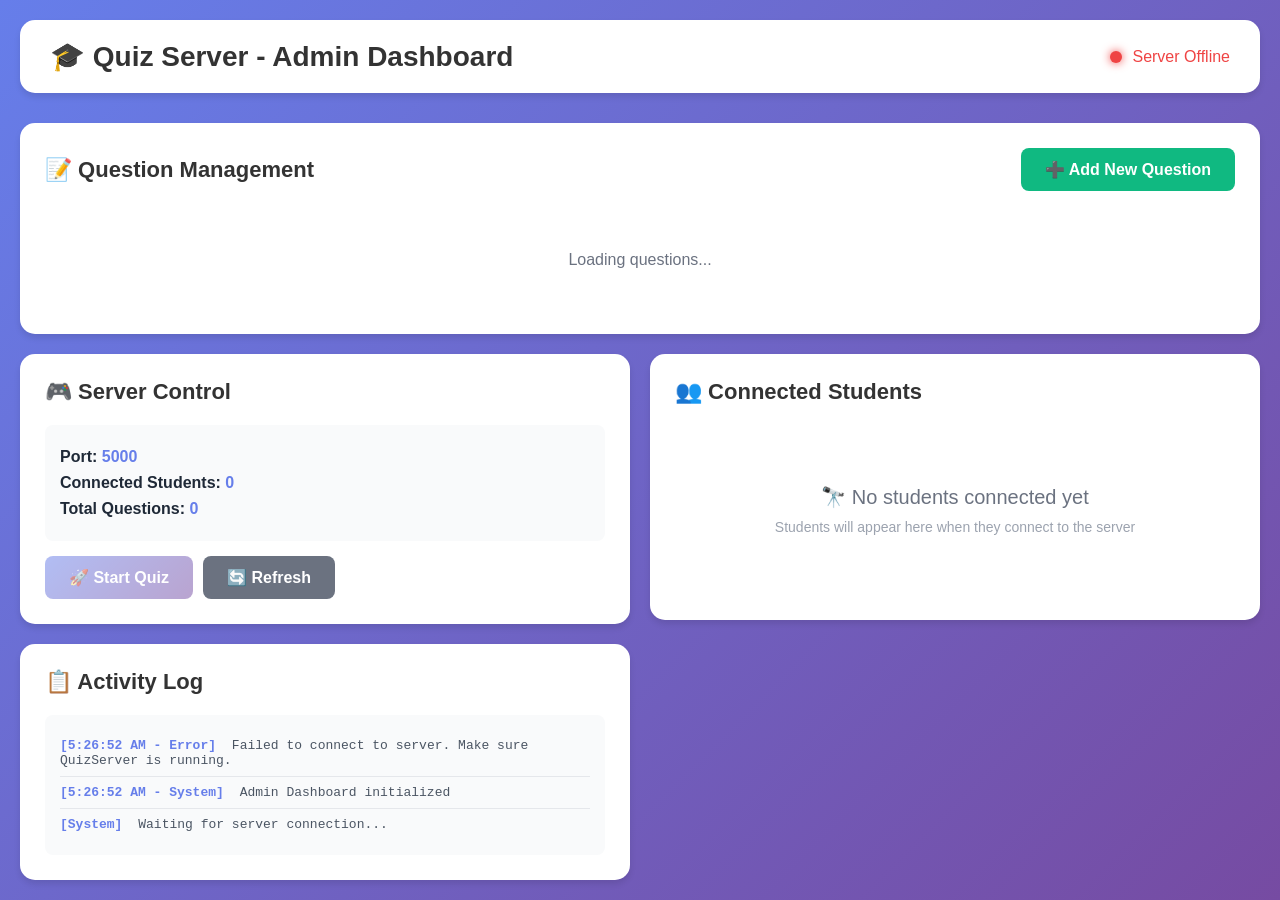
==== frontend/pages/admin.html @ 3cd419ff "membr 3" ====
<!DOCTYPE html>
<html lang="en">
<head>
    <meta charset="UTF-8">
    <meta name="viewport" content="width=device-width, initial-scale=1.0">
    <title>Admin Dashboard - Quiz Server</title>
    <link rel="stylesheet" href="../styles/admin.css">
</head>
<body>
    <div class="container">
        <header>
            <h1>🎓 Quiz Server - Admin Dashboard</h1>
            <div class="server-status">
                <span id="status-indicator" class="status-dot offline"></span>
                <span id="status-text">Server Offline</span>
            </div>
        </header>

        <main>
            <!-- Question Management Section - Member 2 -->
            <section class="question-management">
                <div class="card">
                    <div class="card-header">
                        <h2>📝 Question Management</h2>
                        <button id="add-question-btn" class="btn btn-success">➕ Add New Question</button>
                    </div>
                    
                    <div id="questions-list" class="questions-list">
                        <div class="loading">Loading questions...</div>
                    </div>
                </div>
            </section>

            <!-- Server Control - Member 1 -->
            <section class="control-panel">
                <div class="card">
                    <h2>🎮 Server Control</h2>
                    <div class="server-info">
                        <p><strong>Port:</strong> <span id="server-port">5000</span></p>
                        <p><strong>Connected Students:</strong> <span id="student-count">0</span></p>
                        <p><strong>Total Questions:</strong> <span id="question-count">0</span></p>
                    </div>
                    <div class="button-group">
                        <button id="start-quiz-btn" class="btn btn-primary" disabled>
                            🚀 Start Quiz
                        </button>
                        <button id="refresh-btn" class="btn btn-secondary">
                            🔄 Refresh
                        </button>
                    </div>
                </div>
            </section>

            <!-- Connected Students - Member 1 -->
            <section class="students-section">
                <div class="card">
                    <h2>👥 Connected Students</h2>
                    <div id="students-list" class="students-list">
                        <div class="empty-state">
                            <p>🔭 No students connected yet</p>
                            <p class="hint">Students will appear here when they connect to the server</p>
                        </div>
                    </div>
                </div>
            </section>

            <!-- Activity Log - Member 1 -->
            <section class="logs-section">
                <div class="card">
                    <h2>📋 Activity Log</h2>
                    <div id="activity-log" class="activity-log">
                        <div class="log-entry">
                            <span class="timestamp">[System]</span>
                            <span>Waiting for server connection...</span>
                        </div>
                    </div>
                </div>
            </section>
        </main>
    </div>

    <!-- Add/Edit Question Modal -->
    <div id="question-modal" class="modal">
        <div class="modal-content">
            <div class="modal-header">
                <h2 id="modal-title">Add New Question</h2>
                <span class="close">&times;</span>
            </div>
            <div class="modal-body">
                <form id="question-form">
                    <input type="hidden" id="question-id">
                    
                    <div class="form-group">
                        <label>Question Text:</label>
                        <textarea id="question-text" rows="3" required placeholder="Enter your question here..."></textarea>
                    </div>

                    <div class="form-group">
                        <label>Option A:</label>
                        <input type="text" id="option-a" required placeholder="First option">
                    </div>

                    <div class="form-group">
                        <label>Option B:</label>
                        <input type="text" id="option-b" required placeholder="Second option">
                    </div>

                    <div class="form-group">
                        <label>Option C:</label>
                        <input type="text" id="option-c" required placeholder="Third option">
                    </div>

                    <div class="form-group">
                        <label>Option D:</label>
                        <input type="text" id="option-d" required placeholder="Fourth option">
                    </div>

                    <div class="form-group">
                        <label>Correct Answer:</label>
                        <select id="correct-answer" required>
                            <option value="">-- Select Correct Answer --</option>
                            <option value="A">Option A</option>
                            <option value="B">Option B</option>
                            <option value="C">Option C</option>
                            <option value="D">Option D</option>
                        </select>
                    </div>

                    <div class="modal-actions">
                        <button type="button" class="btn btn-secondary" id="cancel-btn">Cancel</button>
                        <button type="submit" class="btn btn-primary" id="save-question-btn">Save Question</button>
                    </div>
                </form>
            </div>
        </div>
    </div>

    <script type="module" src="../js/admin/app.js"></script>
</body>
</html>
---- frontend/styles/admin.css ----
/* Admin Dashboard Styles */
* {
  margin: 0;
  padding: 0;
  box-sizing: border-box;
}

body {
  font-family: 'Segoe UI', Tahoma, Geneva, Verdana, sans-serif;
  background: linear-gradient(135deg, #667eea 0%, #764ba2 100%);
  min-height: 100vh;
  padding: 20px;
}

.container {
  max-width: 1400px;
  margin: 0 auto;
}

header {
  background: white;
  padding: 20px 30px;
  border-radius: 15px;
  box-shadow: 0 4px 6px rgba(0, 0, 0, 0.1);
  margin-bottom: 30px;
  display: flex;
  justify-content: space-between;
  align-items: center;
}

header h1 {
  color: #333;
  font-size: 28px;
}

.server-status {
  display: flex;
  align-items: center;
  gap: 10px;
}

.status-dot {
  width: 12px;
  height: 12px;
  border-radius: 50%;
  animation: pulse 2s infinite;
}

.status-dot.online {
  background: #10b981;
  box-shadow: 0 0 10px #10b981;
}

.status-dot.offline {
  background: #ef4444;
  box-shadow: 0 0 10px #ef4444;
}

@keyframes pulse {
  0%, 100% { opacity: 1; }
  50% { opacity: 0.5; }
}

main {
  display: grid;
  grid-template-columns: 1fr 1fr;
  gap: 20px;
}

.question-management {
  grid-column: 1 / -1;
}

.card {
  background: white;
  padding: 25px;
  border-radius: 15px;
  box-shadow: 0 4px 6px rgba(0, 0, 0, 0.1);
}

.card h2 {
  color: #333;
  margin-bottom: 20px;
  font-size: 22px;
  display: flex;
  align-items: center;
  gap: 10px;
}

.card-header {
  display: flex;
  justify-content: space-between;
  align-items: center;
  margin-bottom: 20px;
}

.card-header h2 {
  margin: 0;
}

/* Buttons */
.btn {
  padding: 12px 24px;
  border: none;
  border-radius: 8px;
  font-size: 16px;
  font-weight: 600;
  cursor: pointer;
  transition: all 0.3s ease;
  display: inline-flex;
  align-items: center;
  gap: 8px;
}

.btn:disabled {
  opacity: 0.5;
  cursor: not-allowed;
}

.btn-primary {
  background: linear-gradient(135deg, #667eea 0%, #764ba2 100%);
  color: white;
}

.btn-primary:hover:not(:disabled) {
  transform: translateY(-2px);
  box-shadow: 0 6px 12px rgba(102, 126, 234, 0.4);
}

.btn-secondary {
  background: #6b7280;
  color: white;
}

.btn-secondary:hover {
  background: #4b5563;
}

.btn-success {
  background: #10b981;
  color: white;
}

.btn-success:hover {
  background: #059669;
  transform: translateY(-2px);
}

.btn-icon {
  background: none;
  border: none;
  font-size: 20px;
  cursor: pointer;
  padding: 8px;
  border-radius: 6px;
  transition: all 0.2s;
}

.btn-icon:hover {
  background: #f3f4f6;
}

.edit-btn:hover {
  background: #dbeafe;
}

.delete-btn:hover {
  background: #fee2e2;
}

.button-group {
  display: flex;
  gap: 10px;
  margin-top: 15px;
}

/* Server Info */
.server-info {
  background: #f9fafb;
  padding: 15px;
  border-radius: 8px;
  margin-bottom: 15px;
}

.server-info p {
  margin: 8px 0;
  color: #4b5563;
}

.server-info strong {
  color: #1f2937;
}

.server-info span {
  color: #667eea;
  font-weight: 600;
}

/* Questions List */
.questions-list {
  max-height: 500px;
  overflow-y: auto;
}

.question-item {
  background: #f9fafb;
  padding: 20px;
  border-radius: 10px;
  margin-bottom: 15px;
  border-left: 4px solid #667eea;
  transition: all 0.3s;
}

.question-item:hover {
  transform: translateX(5px);
  box-shadow: 0 4px 8px rgba(0, 0, 0, 0.1);
}

.question-header {
  display: flex;
  gap: 15px;
  align-items: flex-start;
  margin-bottom: 12px;
}

.question-number {
  background: #667eea;
  color: white;
  padding: 6px 12px;
  border-radius: 6px;
  font-weight: 600;
  font-size: 14px;
  flex-shrink: 0;
}

.question-text {
  flex: 1;
  color: #1f2937;
  font-size: 16px;
  font-weight: 500;
}

.question-options {
  display: grid;
  grid-template-columns: 1fr 1fr;
  gap: 10px;
  margin-bottom: 12px;
}

.option {
  background: white;
  padding: 10px 15px;
  border-radius: 6px;
  font-size: 14px;
  color: #4b5563;
  border: 2px solid #e5e7eb;
}

.option.correct {
  background: #d1fae5;
  border-color: #10b981;
  color: #065f46;
  font-weight: 600;
}

.question-actions {
  display: flex;
  gap: 8px;
  justify-content: flex-end;
}

/* Students List */
.students-list {
  max-height: 400px;
  overflow-y: auto;
}

.student-item {
  background: #f9fafb;
  padding: 15px;
  border-radius: 10px;
  margin-bottom: 10px;
  display: flex;
  justify-content: space-between;
  align-items: center;
}

.student-info {
  display: flex;
  align-items: center;
  gap: 15px;
}

.student-avatar {
  width: 45px;
  height: 45px;
  border-radius: 50%;
  background: linear-gradient(135deg, #667eea 0%, #764ba2 100%);
  color: white;
  display: flex;
  align-items: center;
  justify-content: center;
  font-weight: 600;
  font-size: 18px;
}

.student-name {
  font-weight: 600;
  color: #1f2937;
  margin-bottom: 4px;
}

.student-status {
  font-size: 13px;
  color: #10b981;
}

/* Activity Log */
.activity-log {
  max-height: 300px;
  overflow-y: auto;
  background: #f9fafb;
  padding: 15px;
  border-radius: 8px;
  font-family: 'Courier New', monospace;
  font-size: 13px;
}

.log-entry {
  padding: 8px 0;
  border-bottom: 1px solid #e5e7eb;
  color: #4b5563;
}

.log-entry:last-child {
  border-bottom: none;
}

.timestamp {
  color: #667eea;
  font-weight: 600;
  margin-right: 8px;
}

/* Empty State */
.empty-state {
  text-align: center;
  padding: 60px 20px;
  color: #6b7280;
}

.empty-state p:first-child {
  font-size: 20px;
  margin-bottom: 10px;
}

.hint {
  font-size: 14px;
  color: #9ca3af;
}

.loading {
  text-align: center;
  padding: 40px;
  color: #6b7280;
  font-size: 16px;
}

.error {
  color: #ef4444;
  text-align: center;
  padding: 20px;
}

/* Modal */
.modal {
  display: none;
  position: fixed;
  z-index: 1000;
  left: 0;
  top: 0;
  width: 100%;
  height: 100%;
  background-color: rgba(0, 0, 0, 0.5);
  animation: fadeIn 0.3s;
}

@keyframes fadeIn {
  from { opacity: 0; }
  to { opacity: 1; }
}

.modal-content {
  background-color: white;
  margin: 50px auto;
  padding: 0;
  border-radius: 15px;
  width: 90%;
  max-width: 600px;
  animation: slideDown 0.3s;
}

@keyframes slideDown {
  from {
    transform: translateY(-50px);
    opacity: 0;
  }
  to {
    transform: translateY(0);
    opacity: 1;
  }
}

.modal-header {
  padding: 25px 30px;
  border-bottom: 2px solid #f3f4f6;
  display: flex;
  justify-content: space-between;
  align-items: center;
}

.modal-header h2 {
  margin: 0;
  color: #1f2937;
}

.close {
  color: #9ca3af;
  font-size: 32px;
  font-weight: bold;
  cursor: pointer;
  transition: color 0.2s;
  line-height: 1;
}

.close:hover {
  color: #ef4444;
}

.modal-body {
  padding: 30px;
}

.form-group {
  margin-bottom: 20px;
}

.form-group label {
  display: block;
  margin-bottom: 8px;
  color: #374151;
  font-weight: 600;
}

.form-group input,
.form-group textarea,
.form-group select {
  width: 100%;
  padding: 12px 15px;
  border: 2px solid #e5e7eb;
  border-radius: 8px;
  font-size: 15px;
  font-family: inherit;
  transition: border-color 0.3s;
}

.form-group input:focus,
.form-group textarea:focus,
.form-group select:focus {
  outline: none;
  border-color: #667eea;
}

.form-group textarea {
  resize: vertical;
  min-height: 80px;
}

.modal-actions {
  display: flex;
  gap: 10px;
  justify-content: flex-end;
  margin-top: 30px;
}

/* Scrollbar Styling */
::-webkit-scrollbar {
  width: 8px;
}

::-webkit-scrollbar-track {
  background: #f1f1f1;
  border-radius: 10px;
}

::-webkit-scrollbar-thumb {
  background: #667eea;
  border-radius: 10px;
}

::-webkit-scrollbar-thumb:hover {
  background: #5568d3;
}

/* Responsive */
@media (max-width: 1024px) {
  main {
    grid-template-columns: 1fr;
  }
}

@media (max-width: 768px) {
  header {
    flex-direction: column;
    gap: 15px;
    text-align: center;
  }

  .question-options {
    grid-template-columns: 1fr;
  }

  .card-header {
    flex-direction: column;
    gap: 15px;
  }

  .btn {
    width: 100%;
    justify-content: center;
  }
}
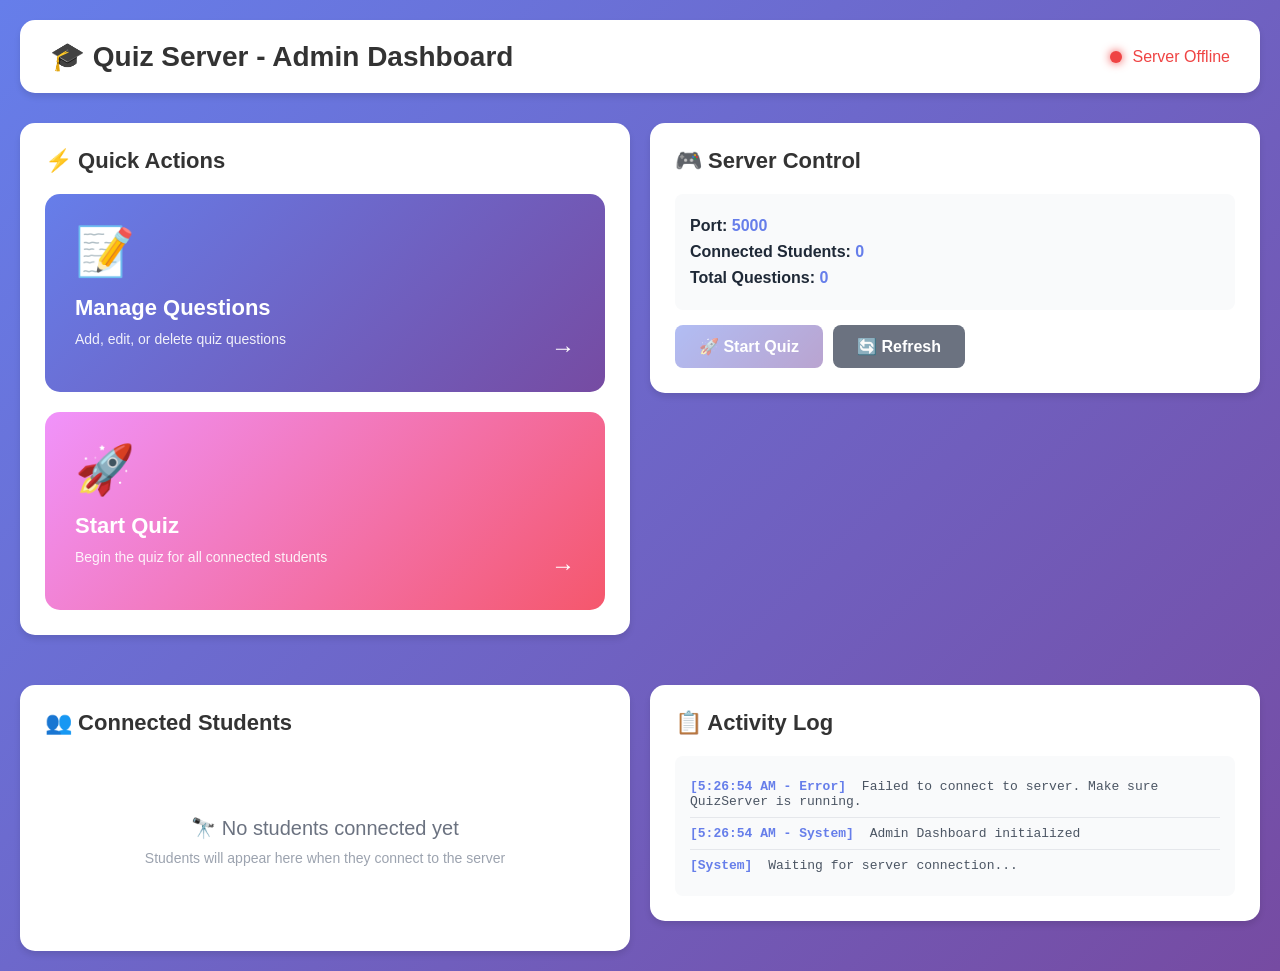
==== commit d0fc2b61: "Fixed - Admin Page" ====
--- a/frontend/pages/admin.html
+++ b/frontend/pages/admin.html
@@ -17,16 +17,23 @@
         </header>
 
         <main>
-            <!-- Question Management Section - Member 2 -->
-            <section class="question-management">
+            <!-- Quick Actions Section -->
+            <section class="quick-actions">
                 <div class="card">
-                    <div class="card-header">
-                        <h2>📝 Question Management</h2>
-                        <button id="add-question-btn" class="btn btn-success">➕ Add New Question</button>
-                    </div>
-                    
-                    <div id="questions-list" class="questions-list">
-                        <div class="loading">Loading questions...</div>
+                    <h2>⚡ Quick Actions</h2>
+                    <div class="action-buttons">
+                        <a href="questions.html" class="action-card">
+                            <div class="action-icon">📝</div>
+                            <h3>Manage Questions</h3>
+                            <p>Add, edit, or delete quiz questions</p>
+                            <span class="action-arrow">→</span>
+                        </a>
+                        <div class="action-card" id="start-quiz-card">
+                            <div class="action-icon">🚀</div>
+                            <h3>Start Quiz</h3>
+                            <p>Begin the quiz for all connected students</p>
+                            <span class="action-arrow">→</span>
+                        </div>
                     </div>
                 </div>
             </section>
@@ -79,62 +86,6 @@
         </main>
     </div>
 
-    <!-- Add/Edit Question Modal -->
-    <div id="question-modal" class="modal">
-        <div class="modal-content">
-            <div class="modal-header">
-                <h2 id="modal-title">Add New Question</h2>
-                <span class="close">&times;</span>
-            </div>
-            <div class="modal-body">
-                <form id="question-form">
-                    <input type="hidden" id="question-id">
-                    
-                    <div class="form-group">
-                        <label>Question Text:</label>
-                        <textarea id="question-text" rows="3" required placeholder="Enter your question here..."></textarea>
-                    </div>
-
-                    <div class="form-group">
-                        <label>Option A:</label>
-                        <input type="text" id="option-a" required placeholder="First option">
-                    </div>
-
-                    <div class="form-group">
-                        <label>Option B:</label>
-                        <input type="text" id="option-b" required placeholder="Second option">
-                    </div>
-
-                    <div class="form-group">
-                        <label>Option C:</label>
-                        <input type="text" id="option-c" required placeholder="Third option">
-                    </div>
-
-                    <div class="form-group">
-                        <label>Option D:</label>
-                        <input type="text" id="option-d" required placeholder="Fourth option">
-                    </div>
-
-                    <div class="form-group">
-                        <label>Correct Answer:</label>
-                        <select id="correct-answer" required>
-                            <option value="">-- Select Correct Answer --</option>
-                            <option value="A">Option A</option>
-                            <option value="B">Option B</option>
-                            <option value="C">Option C</option>
-                            <option value="D">Option D</option>
-                        </select>
-                    </div>
-
-                    <div class="modal-actions">
-                        <button type="button" class="btn btn-secondary" id="cancel-btn">Cancel</button>
-                        <button type="submit" class="btn btn-primary" id="save-question-btn">Save Question</button>
-                    </div>
-                </form>
-            </div>
-        </div>
-    </div>
-
     <script type="module" src="../js/admin/app.js"></script>
 </body>
 </html>
--- a/frontend/styles/admin.css
+++ b/frontend/styles/admin.css
@@ -502,9 +502,92 @@
   background: #5568d3;
 }
 
+/* Quick Actions Section */
+.quick-actions {
+  margin-bottom: 30px;
+}
+
+.action-buttons {
+  display: grid;
+  grid-template-columns: repeat(auto-fit, minmax(300px, 1fr));
+  gap: 20px;
+  margin-top: 20px;
+}
+
+.action-card {
+  background: linear-gradient(135deg, #667eea 0%, #764ba2 100%);
+  color: white;
+  padding: 30px;
+  border-radius: 15px;
+  cursor: pointer;
+  transition: all 0.3s ease;
+  text-decoration: none;
+  display: block;
+  position: relative;
+  overflow: hidden;
+}
+
+.action-card::before {
+  content: '';
+  position: absolute;
+  top: 0;
+  left: 0;
+  width: 100%;
+  height: 100%;
+  background: rgba(255, 255, 255, 0.1);
+  transform: translateX(-100%);
+  transition: transform 0.3s ease;
+}
+
+.action-card:hover::before {
+  transform: translateX(0);
+}
+
+.action-card:hover {
+  transform: translateY(-5px);
+  box-shadow: 0 10px 20px rgba(0, 0, 0, 0.2);
+}
+
+.action-icon {
+  font-size: 48px;
+  margin-bottom: 15px;
+}
+
+.action-card h3 {
+  margin: 10px 0;
+  font-size: 22px;
+}
+
+.action-card p {
+  opacity: 0.9;
+  margin-bottom: 15px;
+  font-size: 14px;
+}
+
+.action-arrow {
+  font-size: 24px;
+  font-weight: bold;
+  position: absolute;
+  right: 30px;
+  bottom: 30px;
+  transition: transform 0.3s ease;
+}
+
+.action-card:hover .action-arrow {
+  transform: translateX(5px);
+}
+
+#start-quiz-card {
+  background: linear-gradient(135deg, #f093fb 0%, #f5576c 100%);
+}
+
 /* Responsive */
 @media (max-width: 1024px) {
   main {
+    grid-template-columns: 1fr;
+  }
+  
+  .action-buttons {
     grid-template-columns: 1fr;
   }
 }
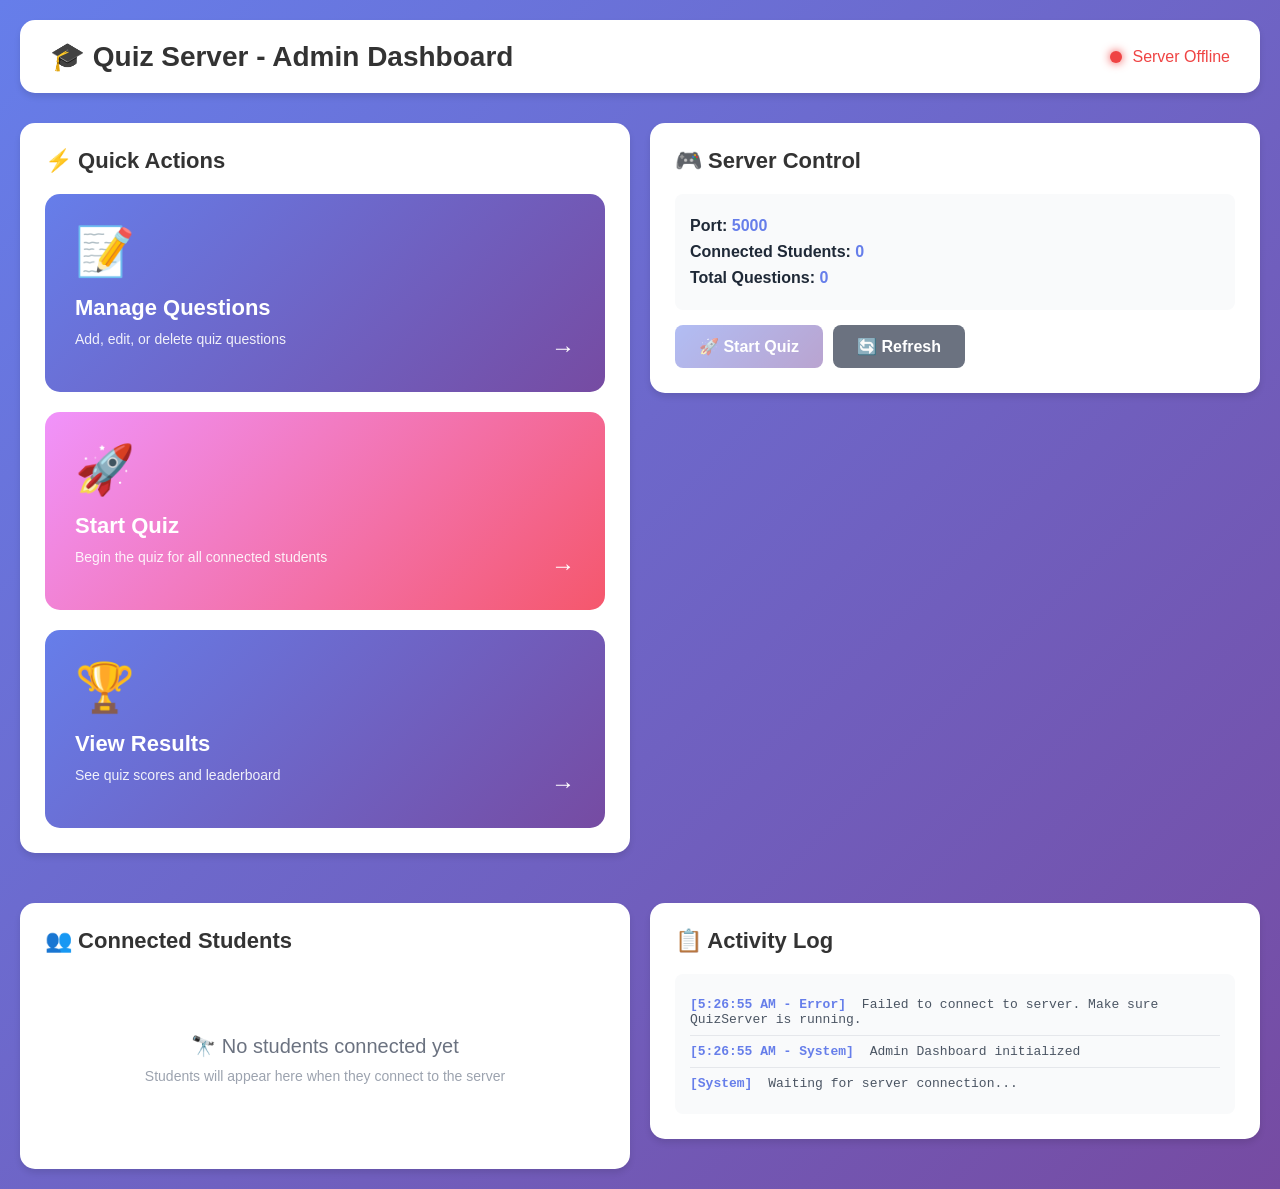
==== commit cb73afea: "Update the frontend and answer evaluating parts" ====
--- a/frontend/pages/admin.html
+++ b/frontend/pages/admin.html
@@ -34,6 +34,12 @@
                             <p>Begin the quiz for all connected students</p>
                             <span class="action-arrow">→</span>
                         </div>
+                        <a href="results.html" class="action-card">
+                            <div class="action-icon">🏆</div>
+                            <h3>View Results</h3>
+                            <p>See quiz scores and leaderboard</p>
+                            <span class="action-arrow">→</span>
+                        </a>
                     </div>
                 </div>
             </section>
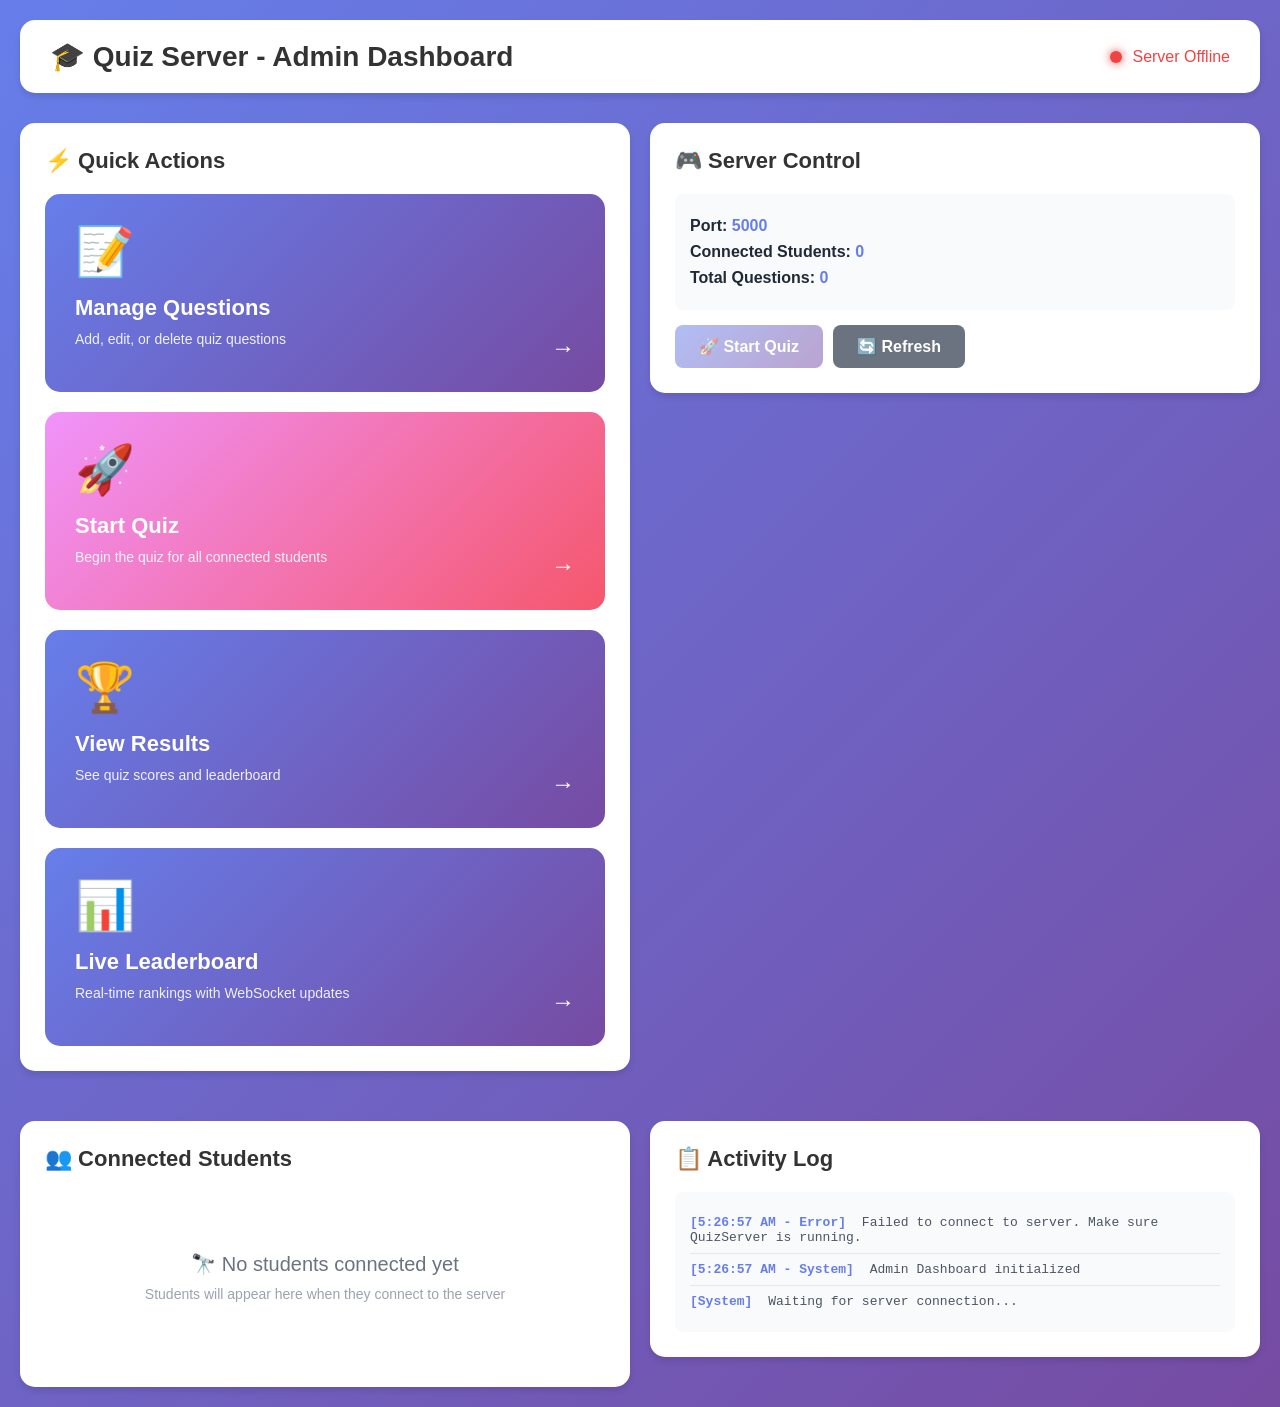
==== commit 5811a050: "Leaderboard Frontend Create frontend for leaderboard, and fix some backend issues" ====
--- a/frontend/pages/admin.html
+++ b/frontend/pages/admin.html
@@ -38,6 +38,12 @@
                             <div class="action-icon">🏆</div>
                             <h3>View Results</h3>
                             <p>See quiz scores and leaderboard</p>
+                            <span class="action-arrow">→</span>
+                        </a>
+                        <a href="leaderboard.html" class="action-card">
+                            <div class="action-icon">📊</div>
+                            <h3>Live Leaderboard</h3>
+                            <p>Real-time rankings with WebSocket updates</p>
                             <span class="action-arrow">→</span>
                         </a>
                     </div>
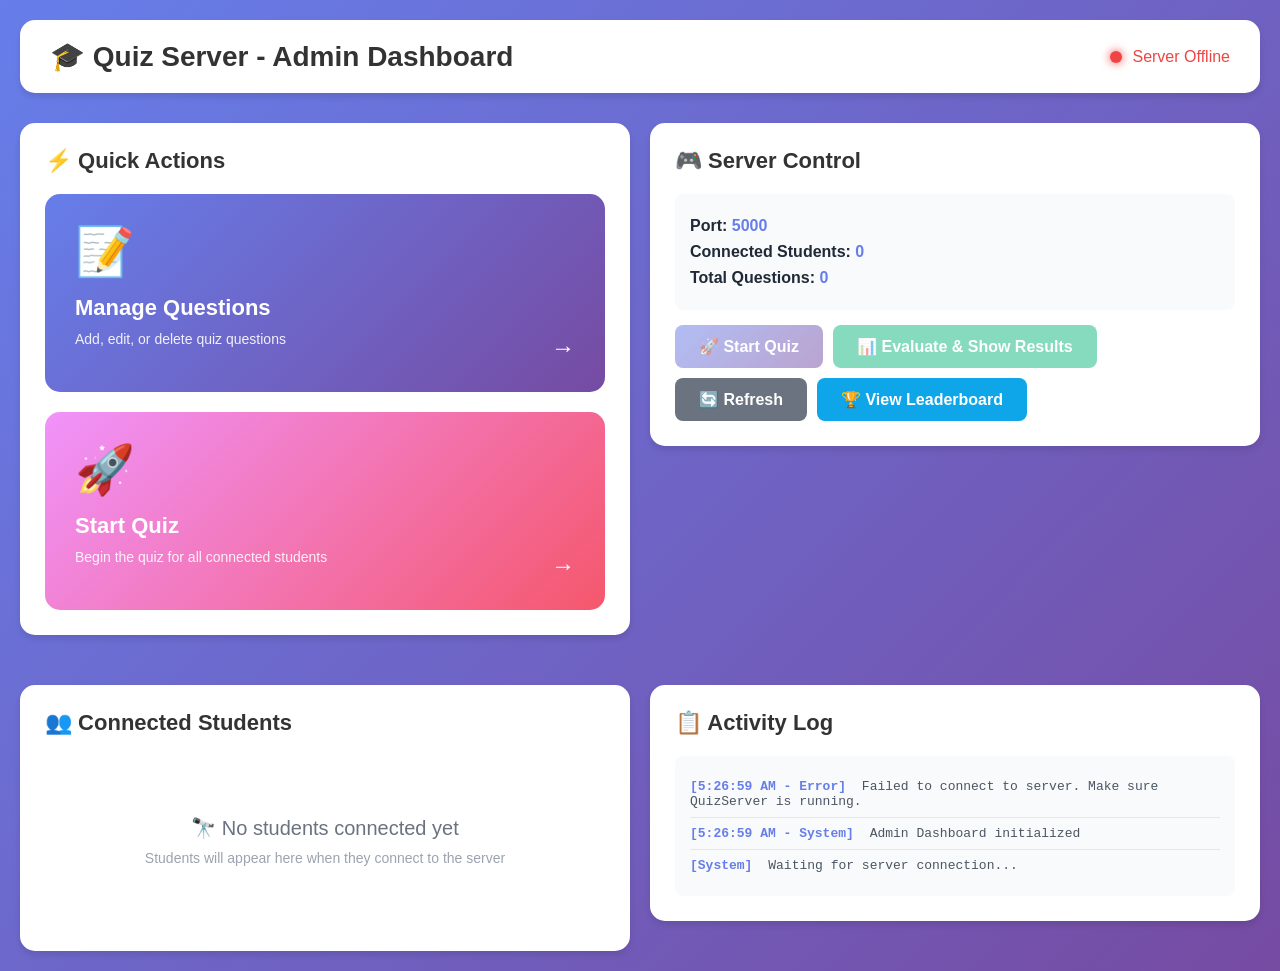
==== commit 03335019: "Update leaderboard" ====
--- a/frontend/pages/admin.html
+++ b/frontend/pages/admin.html
@@ -34,18 +34,6 @@
                             <p>Begin the quiz for all connected students</p>
                             <span class="action-arrow">→</span>
                         </div>
-                        <a href="results.html" class="action-card">
-                            <div class="action-icon">🏆</div>
-                            <h3>View Results</h3>
-                            <p>See quiz scores and leaderboard</p>
-                            <span class="action-arrow">→</span>
-                        </a>
-                        <a href="leaderboard.html" class="action-card">
-                            <div class="action-icon">📊</div>
-                            <h3>Live Leaderboard</h3>
-                            <p>Real-time rankings with WebSocket updates</p>
-                            <span class="action-arrow">→</span>
-                        </a>
                     </div>
                 </div>
             </section>
@@ -63,9 +51,15 @@
                         <button id="start-quiz-btn" class="btn btn-primary" disabled>
                             🚀 Start Quiz
                         </button>
+                        <button id="evaluate-quiz-btn" class="btn btn-success" disabled>
+                            📊 Evaluate & Show Results
+                        </button>
                         <button id="refresh-btn" class="btn btn-secondary">
                             🔄 Refresh
                         </button>
+                        <a href="leaderboard.html" class="btn btn-info">
+                            🏆 View Leaderboard
+                        </a>
                     </div>
                 </div>
             </section>
--- a/frontend/styles/admin.css
+++ b/frontend/styles/admin.css
@@ -143,6 +143,20 @@
 
 .btn-success:hover {
   background: #059669;
+  transform: translateY(-2px);
+}
+
+.btn-info {
+  background: #0ea5e9;
+  color: white;
+  text-decoration: none;
+  display: inline-flex;
+  align-items: center;
+  justify-content: center;
+}
+
+.btn-info:hover {
+  background: #0284c7;
   transform: translateY(-2px);
 }
 
@@ -172,6 +186,7 @@
   display: flex;
   gap: 10px;
   margin-top: 15px;
+  flex-wrap: wrap;
 }
 
 /* Server Info */
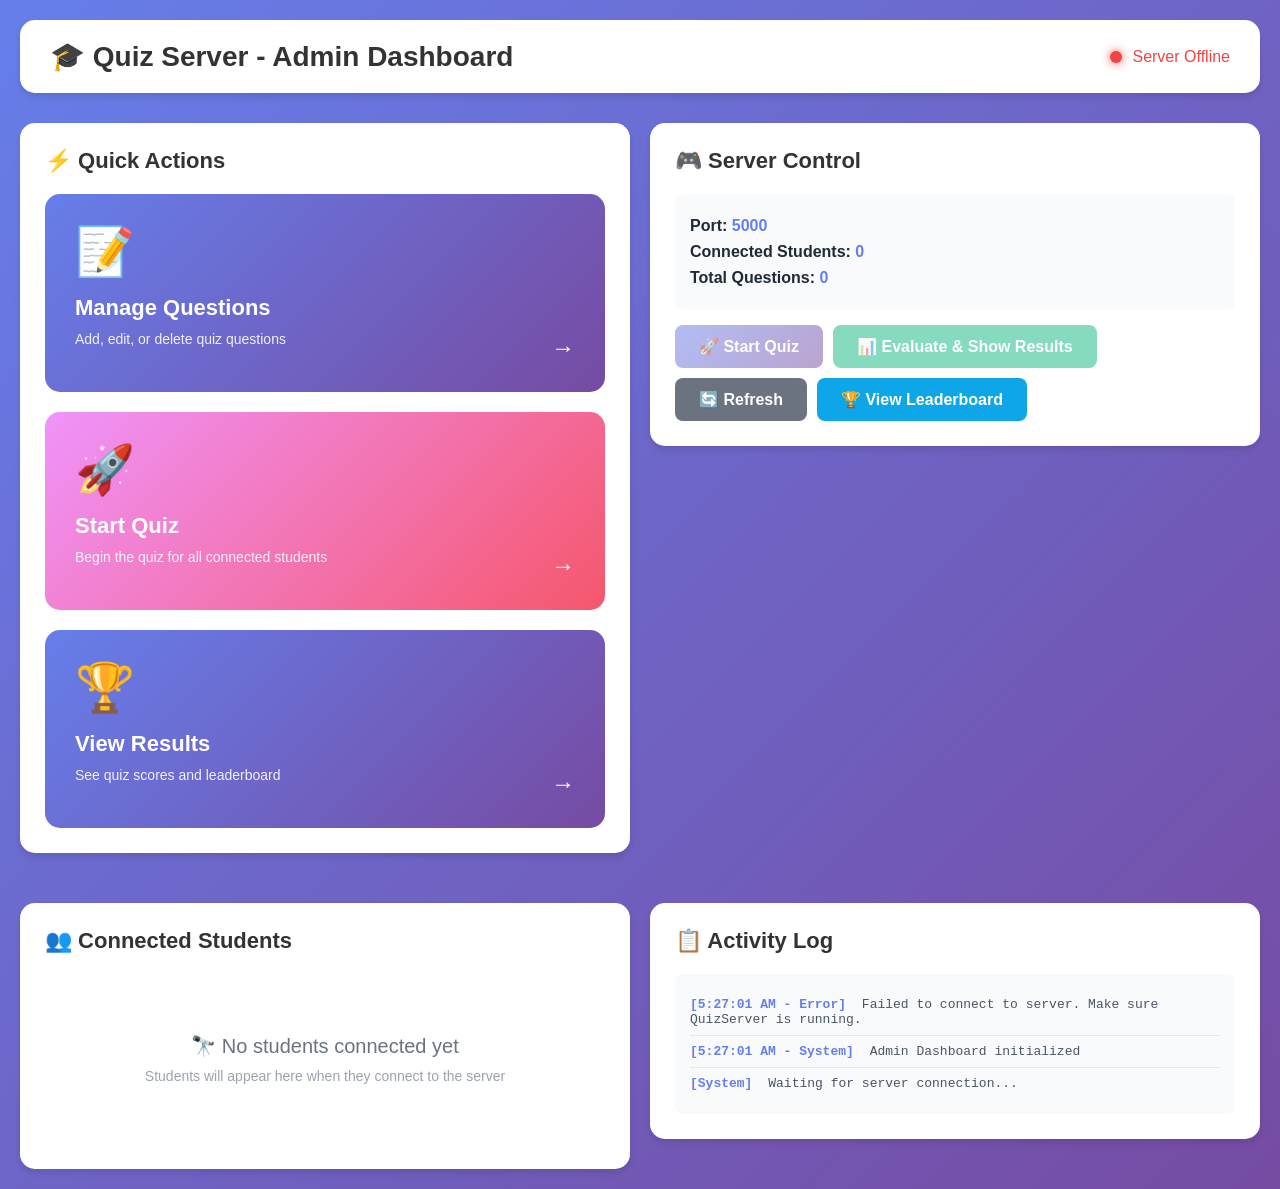
==== commit cb0c42a7: "Merge feature/result&Leaderboard - kept answer evaluation implementation" ====
--- a/frontend/pages/admin.html
+++ b/frontend/pages/admin.html
@@ -34,6 +34,12 @@
                             <p>Begin the quiz for all connected students</p>
                             <span class="action-arrow">→</span>
                         </div>
+                        <a href="results.html" class="action-card">
+                            <div class="action-icon">🏆</div>
+                            <h3>View Results</h3>
+                            <p>See quiz scores and leaderboard</p>
+                            <span class="action-arrow">→</span>
+                        </a>
                     </div>
                 </div>
             </section>
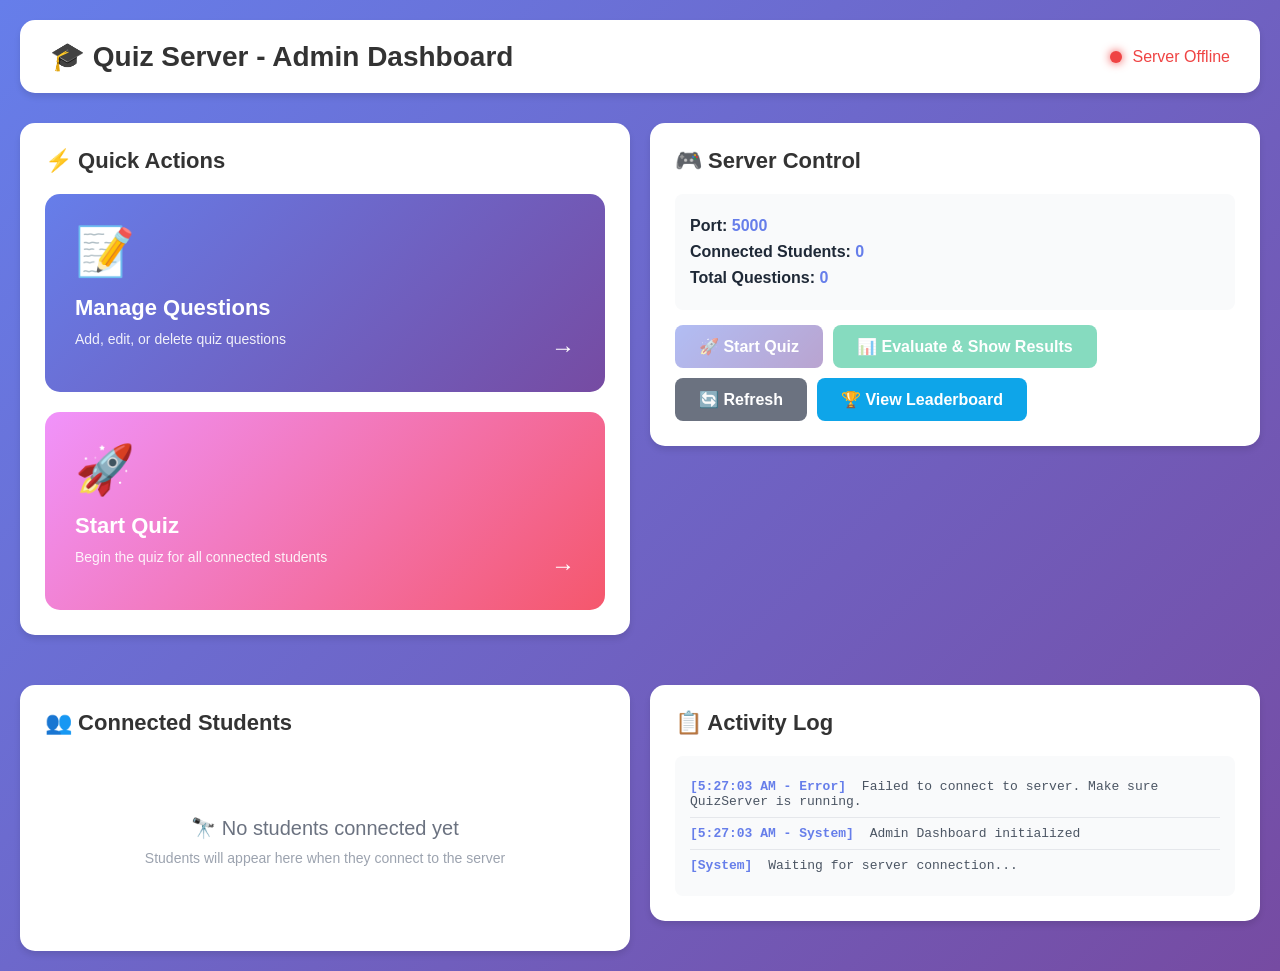
==== commit 0ff5c4c5: "Replace with full code from feature/result&Leaderboard branch" ====
--- a/frontend/pages/admin.html
+++ b/frontend/pages/admin.html
@@ -34,12 +34,6 @@
                             <p>Begin the quiz for all connected students</p>
                             <span class="action-arrow">→</span>
                         </div>
-                        <a href="results.html" class="action-card">
-                            <div class="action-icon">🏆</div>
-                            <h3>View Results</h3>
-                            <p>See quiz scores and leaderboard</p>
-                            <span class="action-arrow">→</span>
-                        </a>
                     </div>
                 </div>
             </section>
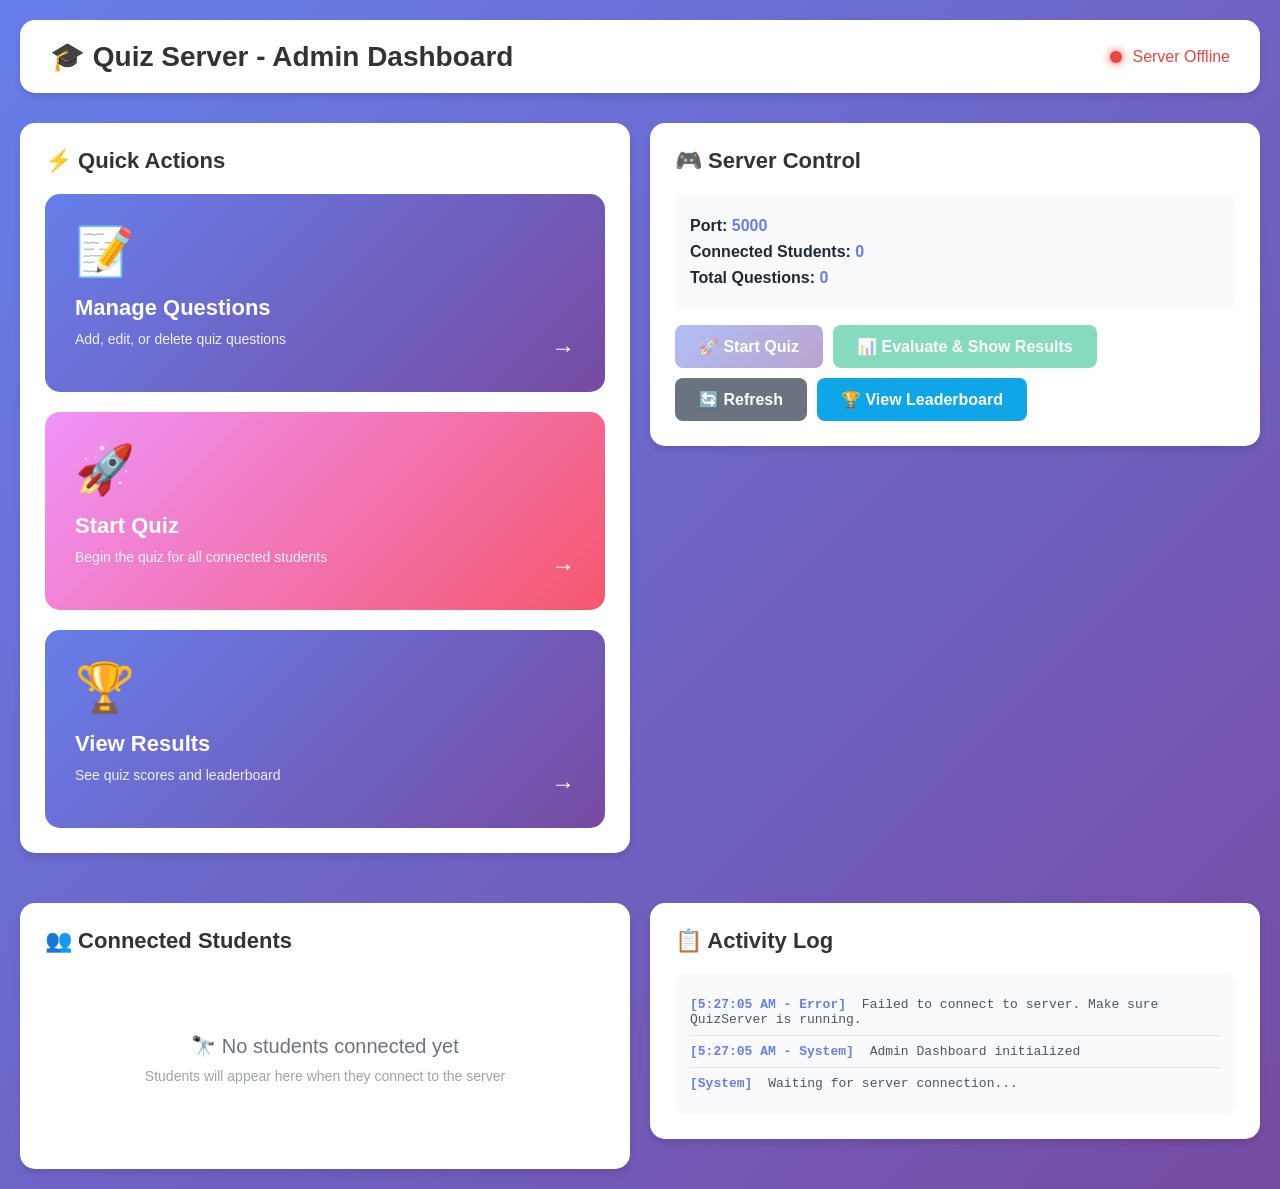
==== commit dff52d8c: "Merge branch 'feature/result&Leaderboard' of https://github.com/ThishaniDissanayake/OnlineQuizSystem" ====
--- a/frontend/pages/admin.html
+++ b/frontend/pages/admin.html
@@ -34,6 +34,12 @@
                             <p>Begin the quiz for all connected students</p>
                             <span class="action-arrow">→</span>
                         </div>
+                        <a href="results.html" class="action-card">
+                            <div class="action-icon">🏆</div>
+                            <h3>View Results</h3>
+                            <p>See quiz scores and leaderboard</p>
+                            <span class="action-arrow">→</span>
+                        </a>
                     </div>
                 </div>
             </section>
